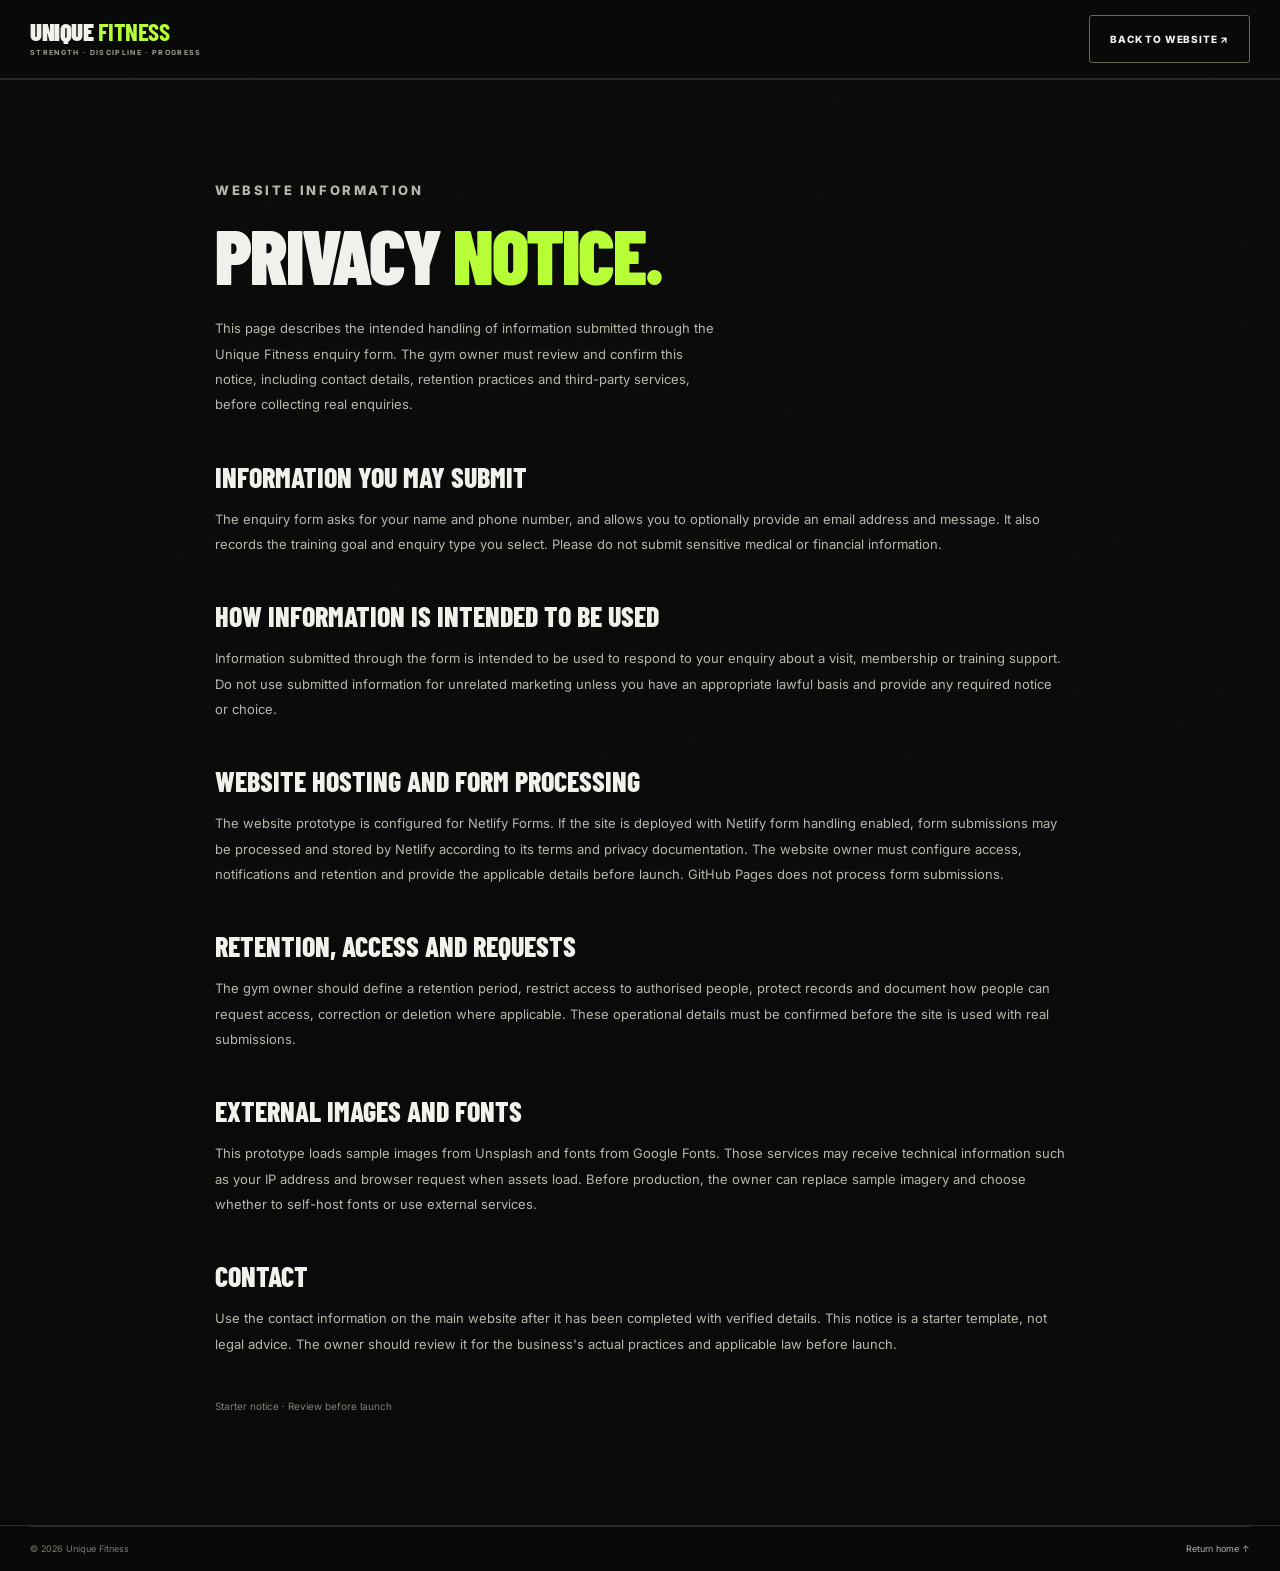
==== privacy.html @ cbfb7663 "Build production-ready Unique Fitness website foundation" ====
<!doctype html><html lang="en"><head><meta charset="utf-8"><meta name="viewport" content="width=device-width, initial-scale=1"><meta name="theme-color" content="#090a09"><title>Privacy notice — Unique Fitness</title><meta name="description" content="Privacy notice for Unique Fitness website enquiries."><meta name="robots" content="index,follow"><link rel="icon" href="favicon.svg" type="image/svg+xml"><link rel="preconnect" href="https://fonts.googleapis.com"><link rel="preconnect" href="https://fonts.gstatic.com" crossorigin><link href="https://fonts.googleapis.com/css2?family=Barlow+Condensed:wght@600;700;800;900&family=Inter:wght@400;500;600;700&display=swap" rel="stylesheet"><link rel="stylesheet" href="styles.css"></head><body><a class="skip-link" href="#main">Skip to content</a><header class="site-header"><div class="container nav-wrap"><a class="brand" href="index.html"><span class="brand-name">UNIQUE <b>FITNESS</b></span><span class="brand-tagline">Strength · Discipline · Progress</span></a><a class="button button-ghost" href="index.html">Back to website ↗</a></div></header><main id="main" class="section"><article class="container legal-copy"><p class="eyebrow">WEBSITE INFORMATION</p><h1 class="display section-title">PRIVACY <span class="accent">NOTICE.</span></h1><p class="body-copy">This page describes the intended handling of information submitted through the Unique Fitness enquiry form. The gym owner must review and confirm this notice, including contact details, retention practices and third-party services, before collecting real enquiries.</p><h2>Information you may submit</h2><p>The enquiry form asks for your name and phone number, and allows you to optionally provide an email address and message. It also records the training goal and enquiry type you select. Please do not submit sensitive medical or financial information.</p><h2>How information is intended to be used</h2><p>Information submitted through the form is intended to be used to respond to your enquiry about a visit, membership or training support. Do not use submitted information for unrelated marketing unless you have an appropriate lawful basis and provide any required notice or choice.</p><h2>Website hosting and form processing</h2><p>The website prototype is configured for Netlify Forms. If the site is deployed with Netlify form handling enabled, form submissions may be processed and stored by Netlify according to its terms and privacy documentation. The website owner must configure access, notifications and retention and provide the applicable details before launch. GitHub Pages does not process form submissions.</p><h2>Retention, access and requests</h2><p>The gym owner should define a retention period, restrict access to authorised people, protect records and document how people can request access, correction or deletion where applicable. These operational details must be confirmed before the site is used with real submissions.</p><h2>External images and fonts</h2><p>This prototype loads sample images from Unsplash and fonts from Google Fonts. Those services may receive technical information such as your IP address and browser request when assets load. Before production, the owner can replace sample imagery and choose whether to self-host fonts or use external services.</p><h2>Contact</h2><p>Use the contact information on the main website after it has been completed with verified details. This notice is a starter template, not legal advice. The owner should review it for the business's actual practices and applicable law before launch.</p><p class="legal-updated">Starter notice · Review before launch</p></article></main><footer class="site-footer"><div class="container footer-bottom"><span>© <span id="current-year"></span> Unique Fitness</span><a href="index.html">Return home ↑</a></div></footer><script src="site-config.js"></script><script src="script.js" defer></script></body></html>
---- styles.css ----
:root{color-scheme:dark;--bg:#090a09;--surface:#111310;--surface2:#191c17;--line:#30342c;--lime:#b7ff35;--lime-soft:#d2ff8b;--text:#f1f2ec;--muted:#a5aa9e;--subtle:#71786c;--display:"Barlow Condensed",Impact,sans-serif;--body:Inter,Arial,sans-serif;--container:1220px;--radius:3px;--ease:cubic-bezier(.2,.75,.2,1)}*{box-sizing:border-box}html{scroll-behavior:smooth;scroll-padding-top:88px}body{margin:0;background:var(--bg);color:var(--text);font-family:var(--body);font-size:15px;line-height:1.6;-webkit-font-smoothing:antialiased}body:after{content:"";position:fixed;inset:0;z-index:50;pointer-events:none;opacity:.045;background-image:url("data:image/svg+xml,%3Csvg viewBox='0 0 180 180' xmlns='http://www.w3.org/2000/svg'%3E%3Cfilter id='noise'%3E%3CfeTurbulence type='fractalNoise' baseFrequency='.8' numOctaves='3' stitchTiles='stitch'/%3E%3C/filter%3E%3Crect width='100%25' height='100%25' filter='url(%23noise)' opacity='.5'/%3E%3C/svg%3E")}a{color:inherit;text-decoration:none}button,input,select,textarea{font:inherit}button,a{-webkit-tap-highlight-color:transparent}img{display:block;max-width:100%}button:focus-visible,a:focus-visible,input:focus-visible,select:focus-visible,textarea:focus-visible,summary:focus-visible{outline:2px solid var(--lime);outline-offset:4px}::selection{color:#080a06;background:var(--lime)}.container{width:min(var(--container),calc(100% - 56px));margin-inline:auto}.skip-link{position:fixed;z-index:200;top:10px;left:10px;padding:12px 16px;transform:translateY(-150%);background:var(--lime);color:#080a06;font-weight:800}.skip-link:focus{transform:translateY(0)}.display{font-family:var(--display);font-weight:900;letter-spacing:-.028em;line-height:.91;text-transform:uppercase;margin:0}.accent{color:var(--lime)}.eyebrow{margin:0 0 17px;color:var(--lime);font-size:10px;line-height:1.5;font-weight:800;letter-spacing:.2em;text-transform:uppercase}.status-dot{display:inline-block;width:7px;height:7px;background:var(--lime);border-radius:50%;margin-right:8px;box-shadow:0 0 14px #b7ff3588}.body-copy{max-width:500px;color:#b6baaf;font-size:13px;line-height:1.9;margin:22px 0 0}.section{padding:98px 0;border-top:1px solid #242720}.section-title{font-size:clamp(54px,6vw,82px)}.button{min-height:48px;display:inline-flex;align-items:center;justify-content:center;gap:18px;padding:0 20px;border:1px solid var(--line);border-radius:var(--radius);background:transparent;color:var(--text);font-size:10px;font-weight:800;letter-spacing:.08em;text-transform:uppercase;cursor:pointer;transition:background .22s,border-color .22s,transform .22s,color .22s}.button:hover{transform:translateY(-2px);border-color:var(--lime)}.button-primary{background:var(--lime);border-color:var(--lime);color:#0b0d08}.button-primary:hover{background:var(--lime-soft);border-color:var(--lime-soft)}.button-ghost{background:#090a09aa;border-color:#64695e}.text-link{display:inline-flex;gap:18px;align-items:center;margin-top:26px;padding-bottom:9px;border-bottom:1px solid #656d58;font-size:10px;font-weight:800;letter-spacing:.1em;text-transform:uppercase;transition:color .2s,border-color .2s}.text-link span{color:var(--lime);font-size:16px}.text-link:hover{color:var(--lime);border-color:var(--lime)}.site-header{position:sticky;top:0;z-index:100;background:#090a09ed;border-bottom:1px solid #292c26;backdrop-filter:blur(16px)}.nav-wrap{display:flex;min-height:78px;align-items:center;justify-content:space-between;gap:24px}.brand{display:inline-flex;flex-direction:column;gap:4px;white-space:nowrap}.brand-name{font:900 25px/.95 var(--display);letter-spacing:-.02em}.brand-name b{color:var(--lime)}.brand-tagline{font-size:7px;font-weight:700;letter-spacing:.19em;text-transform:uppercase;color:#9ba093}.primary-nav{display:flex;align-items:center;gap:clamp(14px,2.1vw,29px)}.nav-link{position:relative;padding:11px 0;color:#c4c8be;font-size:10px;font-weight:700;transition:color .2s}.nav-link:after{content:"";position:absolute;left:0;bottom:3px;width:100%;height:2px;background:var(--lime);transform:scaleX(0);transform-origin:left;transition:transform .2s}.nav-link:hover,.nav-link.active{color:var(--lime)}.nav-link.active:after,.nav-link:hover:after{transform:scaleX(1)}.header-cta{min-height:42px;padding-inline:14px;font-size:9px}.menu-toggle{display:none;width:44px;height:44px;border:1px solid var(--line);background:transparent;align-items:center;justify-content:center;flex-direction:column;gap:5px;color:var(--text)}.menu-toggle span{height:2px;width:18px;background:currentColor;transition:transform .2s}.menu-toggle[aria-expanded=true] span:first-child{transform:translateY(3.5px) rotate(45deg)}.menu-toggle[aria-expanded=true] span:last-child{transform:translateY(-3.5px) rotate(-45deg)}.hero{isolation:isolate;position:relative;display:flex;align-items:center;min-height:min(790px,calc(100svh - 78px));overflow:hidden;border-bottom:1px solid #242720;background:#080a08}.hero-image,.hero-shade{position:absolute;inset:0;width:100%;height:100%}.hero-image{z-index:-3;object-fit:cover;object-position:center 43%;filter:grayscale(.72) brightness(.68);animation:hero-reveal 1.2s var(--ease) both}.hero-shade{z-index:-2;background:linear-gradient(90deg,#080a08 0%,#080a08f2 25%,#080a08a6 54%,#080a0840 100%),linear-gradient(0deg,#090a09 0%,transparent 30%,#080a0840 100%)}.hero-gridline{position:absolute;z-index:-1;top:0;bottom:0;right:13%;width:1px;background:#ffffff12}.hero-gridline:after{content:"";position:absolute;top:19%;left:-1px;height:100px;width:3px;background:var(--lime);box-shadow:0 0 28px #b7ff3588}.hero-content{position:relative;padding-top:95px;padding-bottom:92px}.hero-title{font-size:clamp(76px,10.2vw,142px);line-height:.84;max-width:1000px;margin:28px 0 24px;animation:content-reveal .8s .1s var(--ease) both}.hero-copy{max-width:430px;color:#c6c9c0;font-size:14px;line-height:1.85;margin:0}.hero-actions{display:flex;align-items:center;gap:12px;flex-wrap:wrap;margin-top:30px}.hero-proof{display:flex;gap:clamp(22px,4vw,55px);margin-top:64px;flex-wrap:wrap}.hero-proof div{display:flex;flex-direction:column;gap:5px;padding-left:12px;border-left:2px solid var(--lime)}.hero-proof strong{font:800 17px/1 var(--display);letter-spacing:.08em}.hero-proof span{font-size:9px;color:#9fa498}.hero-side-link{position:absolute;right:3.5%;top:36%;display:flex;align-items:center;gap:13px;writing-mode:vertical-rl;color:#e2e5dc;font-size:9px;letter-spacing:.18em;font-weight:800}.hero-side-link span:first-child{color:var(--lime);font:900 24px var(--display)}.hero-side-link i{display:block;width:1px;height:58px;background:var(--lime)}.scroll-cue{position:absolute;bottom:24px;left:max(28px,calc((100% - var(--container))/2));display:flex;align-items:center;gap:10px;font-size:8px;letter-spacing:.18em;color:#9fa397;font-weight:700}.scroll-cue span{height:28px;width:1px;background:var(--lime);transform-origin:top;animation:scroll-line 1.7s ease-in-out infinite}.ticker{overflow:hidden;background:var(--lime);color:#0a0c07;border-block:1px solid var(--lime)}.ticker-track{display:flex;align-items:center;gap:32px;min-width:max-content;padding:12px 0;animation:ticker 28s linear infinite}.ticker-track span{font:900 16px var(--display);letter-spacing:.07em}.ticker-track b{margin-left:30px;font-size:12px}.ticker:hover .ticker-track{animation-play-state:paused}.intro-layout{display:grid;grid-template-columns:.9fr 1.1fr;align-items:center;gap:70px}.section-lead .body-copy{max-width:430px}.feature-grid{display:grid;grid-template-columns:repeat(3,1fr);gap:10px}.feature-card{position:relative;min-height:230px;padding:25px 18px;border:1px solid var(--line);background:linear-gradient(145deg,#171a15,#0c0e0c);transition:transform .25s,border-color .25s}.feature-card:hover{transform:translateY(-5px);border-color:#78913e}.feature-number{position:absolute;right:15px;top:15px;color:#5a6253;font-size:9px;letter-spacing:.15em}.feature-icon{display:block;color:var(--lime);font:500 36px var(--display);line-height:1}.feature-card h3{margin:32px 0 9px;font:800 23px/1 var(--display);text-transform:uppercase}.feature-card p{margin:0;color:#a6ac9f;font-size:10px;line-height:1.8}.facility-section{background:linear-gradient(180deg,#0b0d0a,#090a09)}.facility-heading,.section-heading-row{display:flex;justify-content:space-between;align-items:end;gap:45px;margin-bottom:33px}.facility-heading .body-copy,.section-heading-row .body-copy{max-width:400px;margin:0 0 5px}.facility-grid{display:grid;grid-template-columns:1.25fr 1fr 1fr;gap:13px}.facility-card{position:relative;overflow:hidden;min-height:340px;margin:0;background:#161914;border:1px solid #2b3027}.facility-card:after{content:"";position:absolute;inset:30% 0 0;background:linear-gradient(0deg,#080a08ed,transparent)}.facility-card img{position:absolute;width:100%;height:100%;inset:0;object-fit:cover;filter:grayscale(.7) brightness(.76);transition:transform .65s var(--ease),filter .4s}.facility-card:hover img{transform:scale(1.055);filter:grayscale(.2) brightness(.9)}.facility-card figcaption{position:absolute;z-index:1;left:20px;right:18px;bottom:20px;display:flex;align-items:center;gap:13px}.tag-index{font:700 24px var(--display);color:var(--lime)}.facility-card figcaption b,.facility-card figcaption small{display:block}.facility-card figcaption b{font:800 20px/1.2 var(--display);text-transform:uppercase}.facility-card figcaption small{margin-top:4px;font-size:9px;color:#b4b8ae}.plus{margin-left:auto;display:grid;place-items:center;width:33px;height:33px;border:1px solid #87946c;border-radius:50%;color:var(--lime)}.image-disclaimer{margin:15px 0 0;color:#757c70;font-size:10px}.programs-section{background:#0c0e0b}.program-grid{display:grid;grid-template-columns:repeat(4,1fr);gap:11px}.program-card{position:relative;display:flex;min-height:210px;flex-direction:column;align-items:flex-start;padding:22px;text-align:left;background:linear-gradient(150deg,#181b16,#0b0d0b);border:1px solid var(--line);color:var(--text);cursor:pointer;transition:transform .25s,border-color .25s,background .25s}.program-card:hover,.program-card.is-selected{transform:translateY(-4px);border-color:var(--lime);background:linear-gradient(150deg,#1b2413,#0b0d0b)}.program-symbol{color:var(--lime);font:500 35px var(--display);line-height:1}.program-count{margin-top:20px;color:#818879;font-size:8px;font-weight:800;letter-spacing:.16em}.program-card strong{margin-top:10px;font:800 25px/.98 var(--display);text-transform:uppercase}.program-arrow{display:grid;place-items:center;width:28px;height:28px;margin-top:auto;padding-top:8px;color:var(--lime);font-size:17px}.program-detail{display:grid;grid-template-columns:1fr 1.1fr auto;align-items:center;gap:35px;margin-top:22px;padding:29px;background:#10130e;border:1px solid #363c30}.program-detail .eyebrow{margin-bottom:12px;font-size:8px}.program-detail h3{font-size:clamp(31px,3vw,44px)}.program-detail .body-copy{margin:0;font-size:12px}.program-detail .button{white-space:nowrap}.coach-grid{display:grid;grid-template-columns:repeat(3,1fr);gap:15px}.coach-card{border:1px solid var(--line);background:#11130f;transition:border-color .25s,transform .25s}.coach-card:hover{border-color:#78913e;transform:translateY(-4px)}.coach-photo{position:relative;aspect-ratio:4/4.5;overflow:hidden;background:#1a1d17}.coach-photo:after{content:"";position:absolute;inset:40% 0 0;background:linear-gradient(0deg,#090a09b5,transparent)}.coach-photo img{width:100%;height:100%;object-fit:cover;filter:grayscale(.55) brightness(.8);transition:filter .4s,transform .6s}.coach-card:hover .coach-photo img{filter:grayscale(.15) brightness(.9);transform:scale(1.035)}.coach-photo>span{position:absolute;z-index:1;left:16px;bottom:13px;font-size:8px;font-weight:800;letter-spacing:.18em;color:var(--lime)}.coach-meta{display:flex;justify-content:space-between;align-items:center;gap:15px;padding:18px;border-top:2px solid var(--lime)}.coach-meta h3{margin:0;font:800 23px/1 var(--display);text-transform:uppercase}.coach-meta p{margin:7px 0 0;color:#a4aa9d;font-size:10px;line-height:1.6}.coach-mark{color:var(--lime);font-size:19px}.membership-section{background:linear-gradient(180deg,#0c0e0b,#090a09)}.membership-layout{display:grid;grid-template-columns:.78fr 1.52fr;gap:60px;align-items:start}.membership-intro .body-copy{max-width:390px}.membership-note{display:flex;gap:11px;align-items:center;margin-top:28px;padding:14px;border:1px solid var(--line);color:#b4baac;font-size:10px}.membership-note span{color:var(--lime);font-size:17px}.membership-options{display:grid;grid-template-columns:repeat(3,1fr);gap:10px}.membership-card{padding:23px 17px;border:1px solid var(--line);background:#11130f}.membership-card.membership-featured{border-color:var(--lime);background:linear-gradient(180deg,#1a2213,#10120f);box-shadow:0 0 32px #b7ff350a}.membership-top{display:flex;align-items:center;justify-content:space-between;gap:7px;color:#8b9284;font-size:8px;font-weight:800;letter-spacing:.13em}.membership-line{display:block;flex:1;height:1px;background:#3a4033}.membership-badge{display:block;padding:6px 7px;background:var(--lime);color:#10130b;font-size:7px;letter-spacing:.03em;white-space:nowrap}.membership-card h3{margin:27px 0 12px;font:900 32px/1 var(--display);text-transform:uppercase}.membership-card>p{min-height:74px;margin:0;color:#a8aea1;font-size:10px;line-height:1.8}.membership-card ul{list-style:none;padding:0;margin:24px 0;display:grid;gap:13px;color:#d4d7cf;font-size:9px}.membership-card li:before{content:"✓";color:var(--lime);margin-right:8px}.membership-card .text-link{gap:10px;font-size:8px;margin-top:3px}.membership-card .button{width:100%;padding:0 9px;font-size:8px}.faq-layout{display:grid;grid-template-columns:.8fr 1.2fr;gap:90px}.faq-list{border-top:1px solid var(--line)}.faq-item{border-bottom:1px solid var(--line)}.faq-item summary{position:relative;list-style:none;cursor:pointer;padding:22px 45px 22px 0;font:800 22px/1.2 var(--display);text-transform:uppercase}.faq-item summary::-webkit-details-marker{display:none}.faq-item summary:after{content:"+";position:absolute;right:0;top:16px;color:var(--lime);font:500 28px var(--display)}.faq-item[open] summary:after{content:"−"}.faq-item p{margin:0;padding:0 35px 23px 0;color:#adb2a7;font-size:12px;line-height:1.9}.contact-section{position:relative;isolation:isolate;overflow:hidden;padding:100px 0;background:#090a09}.contact-image-wrap,.contact-overlay{position:absolute;inset:0;z-index:-2}.contact-image-wrap img{width:100%;height:100%;object-fit:cover;object-position:center;filter:grayscale(.9) brightness(.45)}.contact-overlay{z-index:-1;background:linear-gradient(90deg,#090a09f5 0%,#090a09dc 52%,#090a09e8 100%),linear-gradient(0deg,#090a09 0%,transparent 30%)}.contact-layout{display:grid;grid-template-columns:1fr .82fr;gap:80px;align-items:start}.contact-copy{padding-top:13px}.contact-title{font-size:clamp(58px,7vw,94px)}.contact-details{display:grid;gap:20px;margin-top:45px}.contact-detail{display:flex;gap:13px;align-items:flex-start}.detail-icon{display:grid;place-items:center;flex:none;width:38px;height:38px;border:1px solid #4b563a;color:var(--lime);font-size:18px}.contact-detail strong,.contact-detail span:not(.detail-icon){display:block}.contact-detail strong{font-size:10px;letter-spacing:.1em;text-transform:uppercase}.contact-detail div>span{margin-top:5px;color:#aeb4a6;font-size:11px;line-height:1.75}.contact-detail a{color:var(--lime);text-decoration:underline;text-underline-offset:3px}.enquiry-panel{padding:30px;background:#0d0f0cf5;border:1px solid #424a37;box-shadow:0 25px 100px #0007}.panel-heading h3{font-size:42px}.panel-heading>p:last-child{margin:14px 0 0;color:#a8ada2;font-size:11px}.panel-heading .eyebrow{margin-bottom:10px}.enquiry-form{margin-top:22px}.form-row{display:grid;grid-template-columns:1fr 1fr;gap:12px}.field{display:flex;flex-direction:column;gap:7px;margin-bottom:15px}.field label{color:#d9dcd4;font-size:10px;font-weight:700}.field label span{color:var(--lime)}.field label .optional{color:#8b9284;font-weight:400}.field input,.field select,.field textarea{width:100%;min-width:0;border:1px solid #34392f;border-radius:0;padding:12px;background:#080a08;color:var(--text);font-size:11px;transition:border-color .2s}.field input::placeholder,.field textarea::placeholder{color:#72796c}.field input:focus,.field select:focus,.field textarea:focus{border-color:var(--lime);outline:0}.field textarea{resize:vertical;min-height:88px}.consent{display:flex;align-items:flex-start;gap:9px;color:#aeb3a8;font-size:10px;line-height:1.7}.consent input{accent-color:var(--lime);margin-top:3px;flex:none}.consent a{color:var(--lime);text-decoration:underline;text-underline-offset:2px}.submit-button{width:100%;margin-top:19px}.form-footnote{font-size:9px;line-height:1.7;color:#7f8778}.form-status{font-size:11px;color:var(--lime)}.hidden-field{display:none!important}.site-footer{background:#080908;border-top:1px solid #292d25}.footer-main{display:flex;justify-content:space-between;align-items:center;gap:28px;padding:30px 0}.footer-mantra{font:800 15px var(--display);letter-spacing:.12em;color:#b5baae}.footer-nav{display:flex;gap:18px;flex-wrap:wrap;color:#a8ada1;font-size:10px}.footer-nav a:hover,.footer-bottom a:hover{color:var(--lime)}.footer-bottom{display:flex;justify-content:space-between;align-items:center;gap:20px;flex-wrap:wrap;border-top:1px solid #23261f;padding:15px 0;color:#777e71;font-size:9px}.footer-bottom a{color:#adb2a8}.legal-copy{max-width:850px}.legal-copy h1{margin-bottom:26px}.legal-copy h2{margin:42px 0 8px;font:800 28px var(--display);text-transform:uppercase}.legal-copy p{color:#b3b9ac;font-size:13px;line-height:1.95}.legal-copy .legal-updated{margin-top:40px;color:#7d8476;font-size:10px}.thanks-page{min-height:100svh;display:grid;place-items:center;padding:24px;background:radial-gradient(ellipse at 75% 35%,#243016 0%,#090a09 52%)}.thanks-card{width:min(720px,100%);padding:clamp(28px,7vw,70px);border:1px solid #3a4430;background:#0b0d0bf2}.thanks-card .brand{margin-bottom:80px}.thanks-card .eyebrow{margin-top:0}.thanks-card h1{font-size:clamp(55px,10vw,100px);margin:22px 0}.thanks-card .body-copy{margin-bottom:30px}@keyframes ticker{to{transform:translateX(-50%)}}@keyframes scroll-line{0%,100%{transform:scaleY(.45);opacity:.45}50%{transform:scaleY(1);opacity:1}}@keyframes hero-reveal{from{transform:scale(1.04);opacity:.45}to{transform:scale(1);opacity:1}}@keyframes content-reveal{from{opacity:0;transform:translateY(18px)}to{opacity:1;transform:translateY(0)}}@media(max-width:1100px){.primary-nav{gap:15px}.header-cta{display:none}.intro-layout{gap:35px}.feature-card{padding:20px 14px}.facility-card{min-height:300px}.program-detail{grid-template-columns:.9fr 1fr;gap:20px}.program-detail .button{grid-column:2}.membership-layout{grid-template-columns:1fr;gap:35px}.membership-intro .body-copy{max-width:570px}.membership-options{max-width:900px}.contact-layout{gap:35px}.enquiry-panel{padding:24px}.faq-layout{gap:45px}}@media(max-width:760px){.container{width:min(calc(100% - 36px),var(--container))}.section{padding:72px 0}.nav-wrap{min-height:68px}.brand-name{font-size:24px}.menu-toggle{display:flex;margin-left:auto}.primary-nav{position:absolute;top:68px;left:0;right:0;display:none;flex-direction:column;align-items:stretch;gap:0;padding:12px 22px 20px;background:#090a09f9;border-bottom:1px solid #33382e;box-shadow:0 20px 30px #0006}.primary-nav.is-open{display:flex}.nav-link{padding:14px 0;border-bottom:1px solid #20241d}.nav-link:after{display:none}.hero{min-height:min(780px,calc(100svh - 68px))}.hero-image{object-position:59% center}.hero-shade{background:linear-gradient(90deg,#080a08f2 0%,#080a08d4 54%,#080a0885 100%),linear-gradient(0deg,#090a09 0%,transparent 45%)}.hero-gridline,.hero-side-link{display:none}.hero-content{padding-top:80px;padding-bottom:95px}.hero-title{font-size:clamp(66px,12vw,100px);margin:24px 0}.hero-copy{max-width:380px;font-size:13px}.hero-proof{gap:18px 25px;margin-top:45px}.hero-proof div{min-width:95px}.hero-proof strong{font-size:15px}.scroll-cue{left:18px;bottom:18px}.intro-layout,.faq-layout{grid-template-columns:1fr;gap:38px}.feature-grid{grid-template-columns:repeat(3,1fr)}.feature-card{min-height:195px;padding:17px 12px}.feature-card h3{font-size:20px;margin-top:28px}.facility-heading,.section-heading-row{align-items:start;flex-direction:column;gap:15px}.facility-heading .body-copy,.section-heading-row .body-copy{max-width:550px}.facility-grid{grid-template-columns:1fr 1fr}.facility-card{min-height:280px}.facility-card:first-child{grid-column:1/-1;min-height:320px}.facility-card figcaption{left:14px;right:12px;bottom:14px;gap:9px}.facility-card figcaption b{font-size:18px}.facility-card figcaption small{font-size:8px}.tag-index{font-size:21px}.plus{width:28px;height:28px}.program-grid{grid-template-columns:repeat(2,1fr)}.program-card{min-height:185px;padding:18px}.program-card strong{font-size:23px}.program-detail{grid-template-columns:1fr;gap:16px;padding:23px}.program-detail .button{grid-column:auto;justify-self:start}.coach-grid{gap:10px}.coach-meta{padding:13px;gap:9px}.coach-meta h3{font-size:20px}.coach-meta p{font-size:9px}.membership-options{grid-template-columns:1fr;max-width:none}.membership-card{padding:23px}.membership-card h3{margin-top:18px}.membership-card>p{min-height:0}.membership-card ul{margin:18px 0}.membership-card .text-link{margin-top:5px}.faq-layout{gap:22px}.faq-item summary{font-size:21px}.contact-layout{grid-template-columns:1fr;gap:40px}.contact-section{padding:72px 0}.contact-title{font-size:clamp(57px,11vw,78px)}.contact-details{margin-top:30px}.enquiry-panel{max-width:620px;width:100%;padding:24px}.footer-main{flex-wrap:wrap;align-items:flex-start}.footer-mantra{order:3;width:100%;margin:0}.footer-nav{gap:14px}.footer-bottom{align-items:flex-start;flex-direction:column;gap:9px}}@media(max-width:450px){.container{width:calc(100% - 30px)}.hero-title{font-size:clamp(58px,13.5vw,72px)}.hero-proof{gap:16px 15px}.hero-proof div{min-width:90px}.feature-grid{grid-template-columns:1fr}.feature-card{min-height:0;padding:20px}.feature-card h3{margin-top:18px}.feature-card p{max-width:300px}.facility-grid{grid-template-columns:1fr}.facility-card,.facility-card:first-child{grid-column:auto;min-height:255px}.facility-card:first-child{min-height:300px}.program-card{min-height:175px;padding:15px}.program-card strong{font-size:20px}.program-count{font-size:7px}.form-row{grid-template-columns:1fr;gap:0}.enquiry-panel{padding:20px}.panel-heading h3{font-size:38px}.footer-nav{gap:12px;font-size:9px}.ticker-track span{font-size:14px}}@media(prefers-reduced-motion:reduce){*,*::before,*::after{scroll-behavior:auto!important;animation-duration:.01ms!important;animation-iteration-count:1!important;transition-duration:.01ms!important}.reveal{opacity:1;transform:none}.ticker-track,.hero-image{animation:none}}
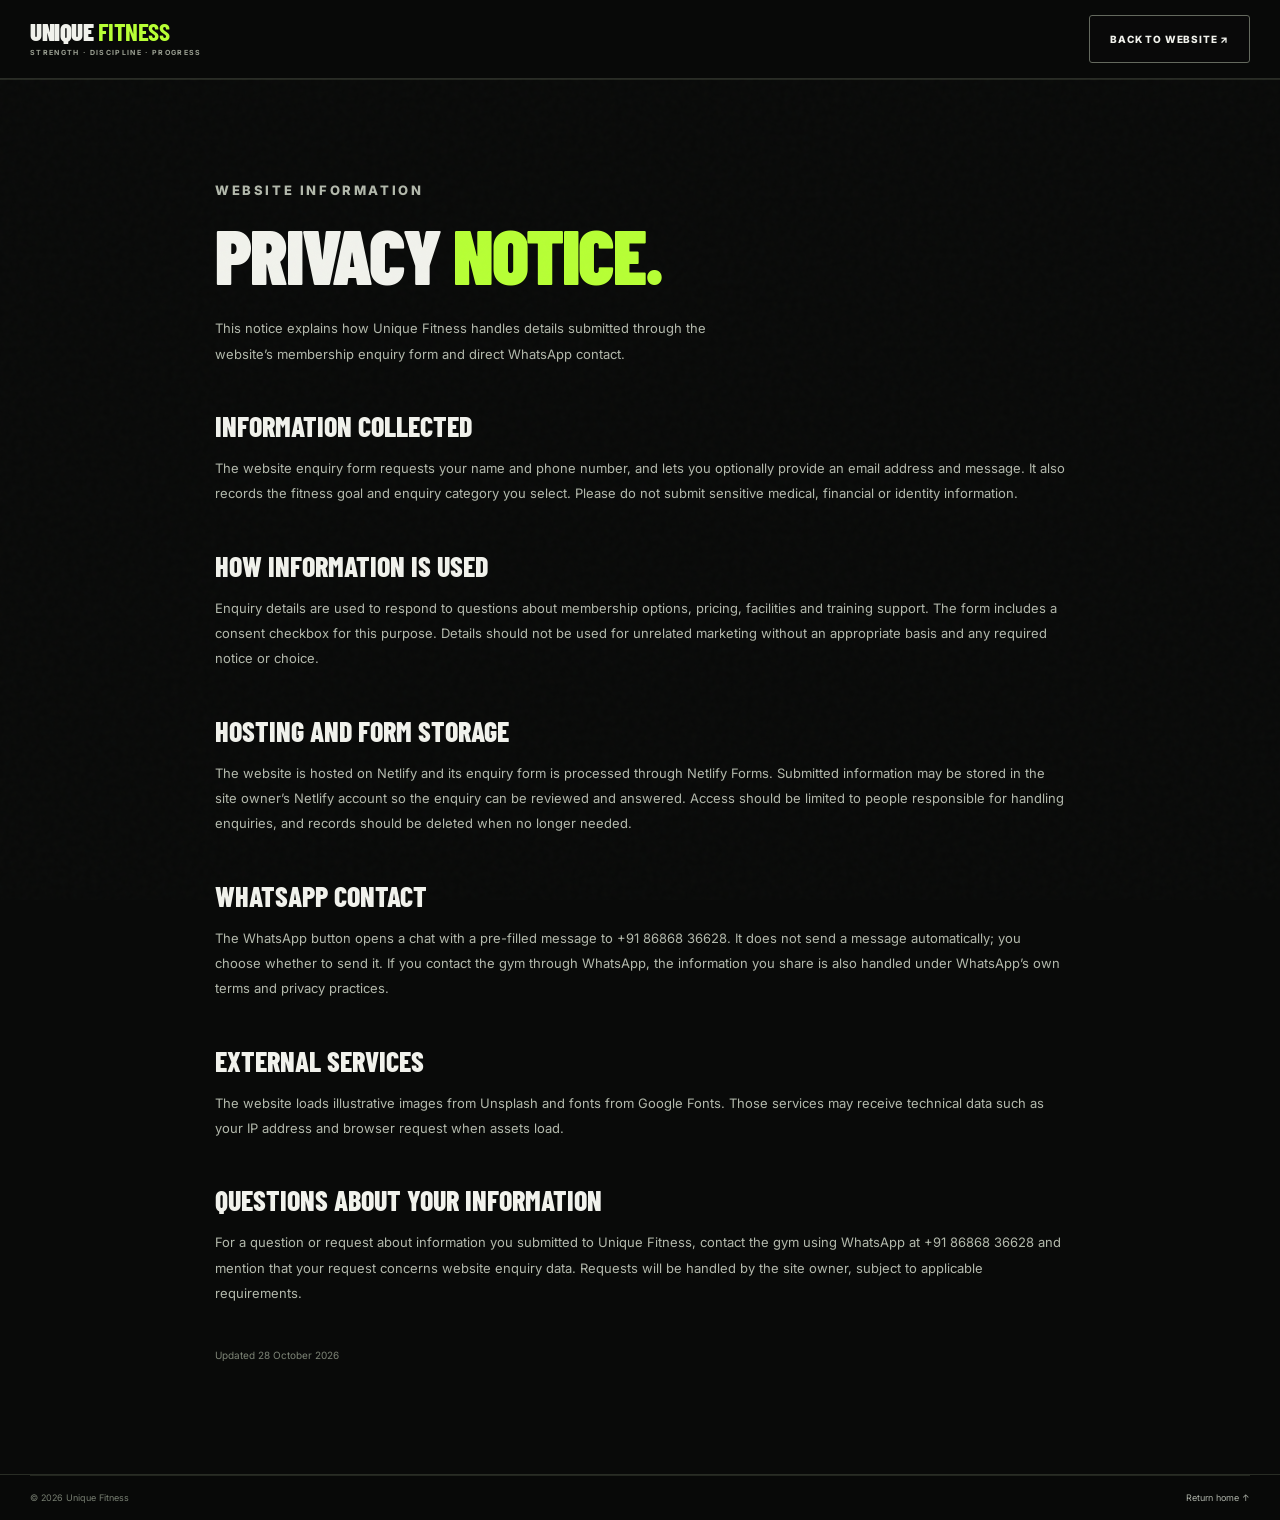
==== commit aea3f063: "Publish a practical Unique Fitness privacy notice" ====
--- a/privacy.html
+++ b/privacy.html
@@ -1 +1 @@
-<!doctype html><html lang="en"><head><meta charset="utf-8"><meta name="viewport" content="width=device-width, initial-scale=1"><meta name="theme-color" content="#090a09"><title>Privacy notice — Unique Fitness</title><meta name="description" content="Privacy notice for Unique Fitness website enquiries."><meta name="robots" content="index,follow"><link rel="icon" href="favicon.svg" type="image/svg+xml"><link rel="preconnect" href="https://fonts.googleapis.com"><link rel="preconnect" href="https://fonts.gstatic.com" crossorigin><link href="https://fonts.googleapis.com/css2?family=Barlow+Condensed:wght@600;700;800;900&family=Inter:wght@400;500;600;700&display=swap" rel="stylesheet"><link rel="stylesheet" href="styles.css"></head><body><a class="skip-link" href="#main">Skip to content</a><header class="site-header"><div class="container nav-wrap"><a class="brand" href="index.html"><span class="brand-name">UNIQUE <b>FITNESS</b></span><span class="brand-tagline">Strength · Discipline · Progress</span></a><a class="button button-ghost" href="index.html">Back to website ↗</a></div></header><main id="main" class="section"><article class="container legal-copy"><p class="eyebrow">WEBSITE INFORMATION</p><h1 class="display section-title">PRIVACY <span class="accent">NOTICE.</span></h1><p class="body-copy">This page describes the intended handling of information submitted through the Unique Fitness enquiry form. The gym owner must review and confirm this notice, including contact details, retention practices and third-party services, before collecting real enquiries.</p><h2>Information you may submit</h2><p>The enquiry form asks for your name and phone number, and allows you to optionally provide an email address and message. It also records the training goal and enquiry type you select. Please do not submit sensitive medical or financial information.</p><h2>How information is intended to be used</h2><p>Information submitted through the form is intended to be used to respond to your enquiry about a visit, membership or training support. Do not use submitted information for unrelated marketing unless you have an appropriate lawful basis and provide any required notice or choice.</p><h2>Website hosting and form processing</h2><p>The website prototype is configured for Netlify Forms. If the site is deployed with Netlify form handling enabled, form submissions may be processed and stored by Netlify according to its terms and privacy documentation. The website owner must configure access, notifications and retention and provide the applicable details before launch. GitHub Pages does not process form submissions.</p><h2>Retention, access and requests</h2><p>The gym owner should define a retention period, restrict access to authorised people, protect records and document how people can request access, correction or deletion where applicable. These operational details must be confirmed before the site is used with real submissions.</p><h2>External images and fonts</h2><p>This prototype loads sample images from Unsplash and fonts from Google Fonts. Those services may receive technical information such as your IP address and browser request when assets load. Before production, the owner can replace sample imagery and choose whether to self-host fonts or use external services.</p><h2>Contact</h2><p>Use the contact information on the main website after it has been completed with verified details. This notice is a starter template, not legal advice. The owner should review it for the business's actual practices and applicable law before launch.</p><p class="legal-updated">Starter notice · Review before launch</p></article></main><footer class="site-footer"><div class="container footer-bottom"><span>© <span id="current-year"></span> Unique Fitness</span><a href="index.html">Return home ↑</a></div></footer><script src="site-config.js"></script><script src="script.js" defer></script></body></html>+<!doctype html><html lang="en"><head><meta charset="utf-8"><meta name="viewport" content="width=device-width, initial-scale=1"><meta name="theme-color" content="#090a09"><title>Privacy notice — Unique Fitness</title><meta name="description" content="Privacy notice for Unique Fitness website enquiries."><meta name="robots" content="index,follow"><link rel="icon" href="favicon.svg" type="image/svg+xml"><link rel="preconnect" href="https://fonts.googleapis.com"><link rel="preconnect" href="https://fonts.gstatic.com" crossorigin><link href="https://fonts.googleapis.com/css2?family=Barlow+Condensed:wght@600;700;800;900&family=Inter:wght@400;500;600;700&display=swap" rel="stylesheet"><link rel="stylesheet" href="styles.css"></head><body><a class="skip-link" href="#main">Skip to content</a><header class="site-header"><div class="container nav-wrap"><a class="brand" href="index.html"><span class="brand-name">UNIQUE <b>FITNESS</b></span><span class="brand-tagline">Strength · Discipline · Progress</span></a><a class="button button-ghost" href="index.html">Back to website ↗</a></div></header><main id="main" class="section"><article class="container legal-copy"><p class="eyebrow">WEBSITE INFORMATION</p><h1 class="display section-title">PRIVACY <span class="accent">NOTICE.</span></h1><p class="body-copy">This notice explains how Unique Fitness handles details submitted through the website’s membership enquiry form and direct WhatsApp contact.</p><h2>Information collected</h2><p>The website enquiry form requests your name and phone number, and lets you optionally provide an email address and message. It also records the fitness goal and enquiry category you select. Please do not submit sensitive medical, financial or identity information.</p><h2>How information is used</h2><p>Enquiry details are used to respond to questions about membership options, pricing, facilities and training support. The form includes a consent checkbox for this purpose. Details should not be used for unrelated marketing without an appropriate basis and any required notice or choice.</p><h2>Hosting and form storage</h2><p>The website is hosted on Netlify and its enquiry form is processed through Netlify Forms. Submitted information may be stored in the site owner’s Netlify account so the enquiry can be reviewed and answered. Access should be limited to people responsible for handling enquiries, and records should be deleted when no longer needed.</p><h2>WhatsApp contact</h2><p>The WhatsApp button opens a chat with a pre-filled message to +91 86868 36628. It does not send a message automatically; you choose whether to send it. If you contact the gym through WhatsApp, the information you share is also handled under WhatsApp’s own terms and privacy practices.</p><h2>External services</h2><p>The website loads illustrative images from Unsplash and fonts from Google Fonts. Those services may receive technical data such as your IP address and browser request when assets load.</p><h2>Questions about your information</h2><p>For a question or request about information you submitted to Unique Fitness, contact the gym using WhatsApp at +91 86868 36628 and mention that your request concerns website enquiry data. Requests will be handled by the site owner, subject to applicable requirements.</p><p class="legal-updated">Updated 28 October 2026</p></article></main><footer class="site-footer"><div class="container footer-bottom"><span>© <span id="current-year"></span> Unique Fitness</span><a href="index.html">Return home ↑</a></div></footer><script src="site-config.js"></script><script src="script.js" defer></script></body></html>
--- a/styles.css
+++ b/styles.css
@@ -1 +1,51 @@
-:root{color-scheme:dark;--bg:#090a09;--surface:#111310;--surface2:#191c17;--line:#30342c;--lime:#b7ff35;--lime-soft:#d2ff8b;--text:#f1f2ec;--muted:#a5aa9e;--subtle:#71786c;--display:"Barlow Condensed",Impact,sans-serif;--body:Inter,Arial,sans-serif;--container:1220px;--radius:3px;--ease:cubic-bezier(.2,.75,.2,1)}*{box-sizing:border-box}html{scroll-behavior:smooth;scroll-padding-top:88px}body{margin:0;background:var(--bg);color:var(--text);font-family:var(--body);font-size:15px;line-height:1.6;-webkit-font-smoothing:antialiased}body:after{content:"";position:fixed;inset:0;z-index:50;pointer-events:none;opacity:.045;background-image:url("data:image/svg+xml,%3Csvg viewBox='0 0 180 180' xmlns='http://www.w3.org/2000/svg'%3E%3Cfilter id='noise'%3E%3CfeTurbulence type='fractalNoise' baseFrequency='.8' numOctaves='3' stitchTiles='stitch'/%3E%3C/filter%3E%3Crect width='100%25' height='100%25' filter='url(%23noise)' opacity='.5'/%3E%3C/svg%3E")}a{color:inherit;text-decoration:none}button,input,select,textarea{font:inherit}button,a{-webkit-tap-highlight-color:transparent}img{display:block;max-width:100%}button:focus-visible,a:focus-visible,input:focus-visible,select:focus-visible,textarea:focus-visible,summary:focus-visible{outline:2px solid var(--lime);outline-offset:4px}::selection{color:#080a06;background:var(--lime)}.container{width:min(var(--container),calc(100% - 56px));margin-inline:auto}.skip-link{position:fixed;z-index:200;top:10px;left:10px;padding:12px 16px;transform:translateY(-150%);background:var(--lime);color:#080a06;font-weight:800}.skip-link:focus{transform:translateY(0)}.display{font-family:var(--display);font-weight:900;letter-spacing:-.028em;line-height:.91;text-transform:uppercase;margin:0}.accent{color:var(--lime)}.eyebrow{margin:0 0 17px;color:var(--lime);font-size:10px;line-height:1.5;font-weight:800;letter-spacing:.2em;text-transform:uppercase}.status-dot{display:inline-block;width:7px;height:7px;background:var(--lime);border-radius:50%;margin-right:8px;box-shadow:0 0 14px #b7ff3588}.body-copy{max-width:500px;color:#b6baaf;font-size:13px;line-height:1.9;margin:22px 0 0}.section{padding:98px 0;border-top:1px solid #242720}.section-title{font-size:clamp(54px,6vw,82px)}.button{min-height:48px;display:inline-flex;align-items:center;justify-content:center;gap:18px;padding:0 20px;border:1px solid var(--line);border-radius:var(--radius);background:transparent;color:var(--text);font-size:10px;font-weight:800;letter-spacing:.08em;text-transform:uppercase;cursor:pointer;transition:background .22s,border-color .22s,transform .22s,color .22s}.button:hover{transform:translateY(-2px);border-color:var(--lime)}.button-primary{background:var(--lime);border-color:var(--lime);color:#0b0d08}.button-primary:hover{background:var(--lime-soft);border-color:var(--lime-soft)}.button-ghost{background:#090a09aa;border-color:#64695e}.text-link{display:inline-flex;gap:18px;align-items:center;margin-top:26px;padding-bottom:9px;border-bottom:1px solid #656d58;font-size:10px;font-weight:800;letter-spacing:.1em;text-transform:uppercase;transition:color .2s,border-color .2s}.text-link span{color:var(--lime);font-size:16px}.text-link:hover{color:var(--lime);border-color:var(--lime)}.site-header{position:sticky;top:0;z-index:100;background:#090a09ed;border-bottom:1px solid #292c26;backdrop-filter:blur(16px)}.nav-wrap{display:flex;min-height:78px;align-items:center;justify-content:space-between;gap:24px}.brand{display:inline-flex;flex-direction:column;gap:4px;white-space:nowrap}.brand-name{font:900 25px/.95 var(--display);letter-spacing:-.02em}.brand-name b{color:var(--lime)}.brand-tagline{font-size:7px;font-weight:700;letter-spacing:.19em;text-transform:uppercase;color:#9ba093}.primary-nav{display:flex;align-items:center;gap:clamp(14px,2.1vw,29px)}.nav-link{position:relative;padding:11px 0;color:#c4c8be;font-size:10px;font-weight:700;transition:color .2s}.nav-link:after{content:"";position:absolute;left:0;bottom:3px;width:100%;height:2px;background:var(--lime);transform:scaleX(0);transform-origin:left;transition:transform .2s}.nav-link:hover,.nav-link.active{color:var(--lime)}.nav-link.active:after,.nav-link:hover:after{transform:scaleX(1)}.header-cta{min-height:42px;padding-inline:14px;font-size:9px}.menu-toggle{display:none;width:44px;height:44px;border:1px solid var(--line);background:transparent;align-items:center;justify-content:center;flex-direction:column;gap:5px;color:var(--text)}.menu-toggle span{height:2px;width:18px;background:currentColor;transition:transform .2s}.menu-toggle[aria-expanded=true] span:first-child{transform:translateY(3.5px) rotate(45deg)}.menu-toggle[aria-expanded=true] span:last-child{transform:translateY(-3.5px) rotate(-45deg)}.hero{isolation:isolate;position:relative;display:flex;align-items:center;min-height:min(790px,calc(100svh - 78px));overflow:hidden;border-bottom:1px solid #242720;background:#080a08}.hero-image,.hero-shade{position:absolute;inset:0;width:100%;height:100%}.hero-image{z-index:-3;object-fit:cover;object-position:center 43%;filter:grayscale(.72) brightness(.68);animation:hero-reveal 1.2s var(--ease) both}.hero-shade{z-index:-2;background:linear-gradient(90deg,#080a08 0%,#080a08f2 25%,#080a08a6 54%,#080a0840 100%),linear-gradient(0deg,#090a09 0%,transparent 30%,#080a0840 100%)}.hero-gridline{position:absolute;z-index:-1;top:0;bottom:0;right:13%;width:1px;background:#ffffff12}.hero-gridline:after{content:"";position:absolute;top:19%;left:-1px;height:100px;width:3px;background:var(--lime);box-shadow:0 0 28px #b7ff3588}.hero-content{position:relative;padding-top:95px;padding-bottom:92px}.hero-title{font-size:clamp(76px,10.2vw,142px);line-height:.84;max-width:1000px;margin:28px 0 24px;animation:content-reveal .8s .1s var(--ease) both}.hero-copy{max-width:430px;color:#c6c9c0;font-size:14px;line-height:1.85;margin:0}.hero-actions{display:flex;align-items:center;gap:12px;flex-wrap:wrap;margin-top:30px}.hero-proof{display:flex;gap:clamp(22px,4vw,55px);margin-top:64px;flex-wrap:wrap}.hero-proof div{display:flex;flex-direction:column;gap:5px;padding-left:12px;border-left:2px solid var(--lime)}.hero-proof strong{font:800 17px/1 var(--display);letter-spacing:.08em}.hero-proof span{font-size:9px;color:#9fa498}.hero-side-link{position:absolute;right:3.5%;top:36%;display:flex;align-items:center;gap:13px;writing-mode:vertical-rl;color:#e2e5dc;font-size:9px;letter-spacing:.18em;font-weight:800}.hero-side-link span:first-child{color:var(--lime);font:900 24px var(--display)}.hero-side-link i{display:block;width:1px;height:58px;background:var(--lime)}.scroll-cue{position:absolute;bottom:24px;left:max(28px,calc((100% - var(--container))/2));display:flex;align-items:center;gap:10px;font-size:8px;letter-spacing:.18em;color:#9fa397;font-weight:700}.scroll-cue span{height:28px;width:1px;background:var(--lime);transform-origin:top;animation:scroll-line 1.7s ease-in-out infinite}.ticker{overflow:hidden;background:var(--lime);color:#0a0c07;border-block:1px solid var(--lime)}.ticker-track{display:flex;align-items:center;gap:32px;min-width:max-content;padding:12px 0;animation:ticker 28s linear infinite}.ticker-track span{font:900 16px var(--display);letter-spacing:.07em}.ticker-track b{margin-left:30px;font-size:12px}.ticker:hover .ticker-track{animation-play-state:paused}.intro-layout{display:grid;grid-template-columns:.9fr 1.1fr;align-items:center;gap:70px}.section-lead .body-copy{max-width:430px}.feature-grid{display:grid;grid-template-columns:repeat(3,1fr);gap:10px}.feature-card{position:relative;min-height:230px;padding:25px 18px;border:1px solid var(--line);background:linear-gradient(145deg,#171a15,#0c0e0c);transition:transform .25s,border-color .25s}.feature-card:hover{transform:translateY(-5px);border-color:#78913e}.feature-number{position:absolute;right:15px;top:15px;color:#5a6253;font-size:9px;letter-spacing:.15em}.feature-icon{display:block;color:var(--lime);font:500 36px var(--display);line-height:1}.feature-card h3{margin:32px 0 9px;font:800 23px/1 var(--display);text-transform:uppercase}.feature-card p{margin:0;color:#a6ac9f;font-size:10px;line-height:1.8}.facility-section{background:linear-gradient(180deg,#0b0d0a,#090a09)}.facility-heading,.section-heading-row{display:flex;justify-content:space-between;align-items:end;gap:45px;margin-bottom:33px}.facility-heading .body-copy,.section-heading-row .body-copy{max-width:400px;margin:0 0 5px}.facility-grid{display:grid;grid-template-columns:1.25fr 1fr 1fr;gap:13px}.facility-card{position:relative;overflow:hidden;min-height:340px;margin:0;background:#161914;border:1px solid #2b3027}.facility-card:after{content:"";position:absolute;inset:30% 0 0;background:linear-gradient(0deg,#080a08ed,transparent)}.facility-card img{position:absolute;width:100%;height:100%;inset:0;object-fit:cover;filter:grayscale(.7) brightness(.76);transition:transform .65s var(--ease),filter .4s}.facility-card:hover img{transform:scale(1.055);filter:grayscale(.2) brightness(.9)}.facility-card figcaption{position:absolute;z-index:1;left:20px;right:18px;bottom:20px;display:flex;align-items:center;gap:13px}.tag-index{font:700 24px var(--display);color:var(--lime)}.facility-card figcaption b,.facility-card figcaption small{display:block}.facility-card figcaption b{font:800 20px/1.2 var(--display);text-transform:uppercase}.facility-card figcaption small{margin-top:4px;font-size:9px;color:#b4b8ae}.plus{margin-left:auto;display:grid;place-items:center;width:33px;height:33px;border:1px solid #87946c;border-radius:50%;color:var(--lime)}.image-disclaimer{margin:15px 0 0;color:#757c70;font-size:10px}.programs-section{background:#0c0e0b}.program-grid{display:grid;grid-template-columns:repeat(4,1fr);gap:11px}.program-card{position:relative;display:flex;min-height:210px;flex-direction:column;align-items:flex-start;padding:22px;text-align:left;background:linear-gradient(150deg,#181b16,#0b0d0b);border:1px solid var(--line);color:var(--text);cursor:pointer;transition:transform .25s,border-color .25s,background .25s}.program-card:hover,.program-card.is-selected{transform:translateY(-4px);border-color:var(--lime);background:linear-gradient(150deg,#1b2413,#0b0d0b)}.program-symbol{color:var(--lime);font:500 35px var(--display);line-height:1}.program-count{margin-top:20px;color:#818879;font-size:8px;font-weight:800;letter-spacing:.16em}.program-card strong{margin-top:10px;font:800 25px/.98 var(--display);text-transform:uppercase}.program-arrow{display:grid;place-items:center;width:28px;height:28px;margin-top:auto;padding-top:8px;color:var(--lime);font-size:17px}.program-detail{display:grid;grid-template-columns:1fr 1.1fr auto;align-items:center;gap:35px;margin-top:22px;padding:29px;background:#10130e;border:1px solid #363c30}.program-detail .eyebrow{margin-bottom:12px;font-size:8px}.program-detail h3{font-size:clamp(31px,3vw,44px)}.program-detail .body-copy{margin:0;font-size:12px}.program-detail .button{white-space:nowrap}.coach-grid{display:grid;grid-template-columns:repeat(3,1fr);gap:15px}.coach-card{border:1px solid var(--line);background:#11130f;transition:border-color .25s,transform .25s}.coach-card:hover{border-color:#78913e;transform:translateY(-4px)}.coach-photo{position:relative;aspect-ratio:4/4.5;overflow:hidden;background:#1a1d17}.coach-photo:after{content:"";position:absolute;inset:40% 0 0;background:linear-gradient(0deg,#090a09b5,transparent)}.coach-photo img{width:100%;height:100%;object-fit:cover;filter:grayscale(.55) brightness(.8);transition:filter .4s,transform .6s}.coach-card:hover .coach-photo img{filter:grayscale(.15) brightness(.9);transform:scale(1.035)}.coach-photo>span{position:absolute;z-index:1;left:16px;bottom:13px;font-size:8px;font-weight:800;letter-spacing:.18em;color:var(--lime)}.coach-meta{display:flex;justify-content:space-between;align-items:center;gap:15px;padding:18px;border-top:2px solid var(--lime)}.coach-meta h3{margin:0;font:800 23px/1 var(--display);text-transform:uppercase}.coach-meta p{margin:7px 0 0;color:#a4aa9d;font-size:10px;line-height:1.6}.coach-mark{color:var(--lime);font-size:19px}.membership-section{background:linear-gradient(180deg,#0c0e0b,#090a09)}.membership-layout{display:grid;grid-template-columns:.78fr 1.52fr;gap:60px;align-items:start}.membership-intro .body-copy{max-width:390px}.membership-note{display:flex;gap:11px;align-items:center;margin-top:28px;padding:14px;border:1px solid var(--line);color:#b4baac;font-size:10px}.membership-note span{color:var(--lime);font-size:17px}.membership-options{display:grid;grid-template-columns:repeat(3,1fr);gap:10px}.membership-card{padding:23px 17px;border:1px solid var(--line);background:#11130f}.membership-card.membership-featured{border-color:var(--lime);background:linear-gradient(180deg,#1a2213,#10120f);box-shadow:0 0 32px #b7ff350a}.membership-top{display:flex;align-items:center;justify-content:space-between;gap:7px;color:#8b9284;font-size:8px;font-weight:800;letter-spacing:.13em}.membership-line{display:block;flex:1;height:1px;background:#3a4033}.membership-badge{display:block;padding:6px 7px;background:var(--lime);color:#10130b;font-size:7px;letter-spacing:.03em;white-space:nowrap}.membership-card h3{margin:27px 0 12px;font:900 32px/1 var(--display);text-transform:uppercase}.membership-card>p{min-height:74px;margin:0;color:#a8aea1;font-size:10px;line-height:1.8}.membership-card ul{list-style:none;padding:0;margin:24px 0;display:grid;gap:13px;color:#d4d7cf;font-size:9px}.membership-card li:before{content:"✓";color:var(--lime);margin-right:8px}.membership-card .text-link{gap:10px;font-size:8px;margin-top:3px}.membership-card .button{width:100%;padding:0 9px;font-size:8px}.faq-layout{display:grid;grid-template-columns:.8fr 1.2fr;gap:90px}.faq-list{border-top:1px solid var(--line)}.faq-item{border-bottom:1px solid var(--line)}.faq-item summary{position:relative;list-style:none;cursor:pointer;padding:22px 45px 22px 0;font:800 22px/1.2 var(--display);text-transform:uppercase}.faq-item summary::-webkit-details-marker{display:none}.faq-item summary:after{content:"+";position:absolute;right:0;top:16px;color:var(--lime);font:500 28px var(--display)}.faq-item[open] summary:after{content:"−"}.faq-item p{margin:0;padding:0 35px 23px 0;color:#adb2a7;font-size:12px;line-height:1.9}.contact-section{position:relative;isolation:isolate;overflow:hidden;padding:100px 0;background:#090a09}.contact-image-wrap,.contact-overlay{position:absolute;inset:0;z-index:-2}.contact-image-wrap img{width:100%;height:100%;object-fit:cover;object-position:center;filter:grayscale(.9) brightness(.45)}.contact-overlay{z-index:-1;background:linear-gradient(90deg,#090a09f5 0%,#090a09dc 52%,#090a09e8 100%),linear-gradient(0deg,#090a09 0%,transparent 30%)}.contact-layout{display:grid;grid-template-columns:1fr .82fr;gap:80px;align-items:start}.contact-copy{padding-top:13px}.contact-title{font-size:clamp(58px,7vw,94px)}.contact-details{display:grid;gap:20px;margin-top:45px}.contact-detail{display:flex;gap:13px;align-items:flex-start}.detail-icon{display:grid;place-items:center;flex:none;width:38px;height:38px;border:1px solid #4b563a;color:var(--lime);font-size:18px}.contact-detail strong,.contact-detail span:not(.detail-icon){display:block}.contact-detail strong{font-size:10px;letter-spacing:.1em;text-transform:uppercase}.contact-detail div>span{margin-top:5px;color:#aeb4a6;font-size:11px;line-height:1.75}.contact-detail a{color:var(--lime);text-decoration:underline;text-underline-offset:3px}.enquiry-panel{padding:30px;background:#0d0f0cf5;border:1px solid #424a37;box-shadow:0 25px 100px #0007}.panel-heading h3{font-size:42px}.panel-heading>p:last-child{margin:14px 0 0;color:#a8ada2;font-size:11px}.panel-heading .eyebrow{margin-bottom:10px}.enquiry-form{margin-top:22px}.form-row{display:grid;grid-template-columns:1fr 1fr;gap:12px}.field{display:flex;flex-direction:column;gap:7px;margin-bottom:15px}.field label{color:#d9dcd4;font-size:10px;font-weight:700}.field label span{color:var(--lime)}.field label .optional{color:#8b9284;font-weight:400}.field input,.field select,.field textarea{width:100%;min-width:0;border:1px solid #34392f;border-radius:0;padding:12px;background:#080a08;color:var(--text);font-size:11px;transition:border-color .2s}.field input::placeholder,.field textarea::placeholder{color:#72796c}.field input:focus,.field select:focus,.field textarea:focus{border-color:var(--lime);outline:0}.field textarea{resize:vertical;min-height:88px}.consent{display:flex;align-items:flex-start;gap:9px;color:#aeb3a8;font-size:10px;line-height:1.7}.consent input{accent-color:var(--lime);margin-top:3px;flex:none}.consent a{color:var(--lime);text-decoration:underline;text-underline-offset:2px}.submit-button{width:100%;margin-top:19px}.form-footnote{font-size:9px;line-height:1.7;color:#7f8778}.form-status{font-size:11px;color:var(--lime)}.hidden-field{display:none!important}.site-footer{background:#080908;border-top:1px solid #292d25}.footer-main{display:flex;justify-content:space-between;align-items:center;gap:28px;padding:30px 0}.footer-mantra{font:800 15px var(--display);letter-spacing:.12em;color:#b5baae}.footer-nav{display:flex;gap:18px;flex-wrap:wrap;color:#a8ada1;font-size:10px}.footer-nav a:hover,.footer-bottom a:hover{color:var(--lime)}.footer-bottom{display:flex;justify-content:space-between;align-items:center;gap:20px;flex-wrap:wrap;border-top:1px solid #23261f;padding:15px 0;color:#777e71;font-size:9px}.footer-bottom a{color:#adb2a8}.legal-copy{max-width:850px}.legal-copy h1{margin-bottom:26px}.legal-copy h2{margin:42px 0 8px;font:800 28px var(--display);text-transform:uppercase}.legal-copy p{color:#b3b9ac;font-size:13px;line-height:1.95}.legal-copy .legal-updated{margin-top:40px;color:#7d8476;font-size:10px}.thanks-page{min-height:100svh;display:grid;place-items:center;padding:24px;background:radial-gradient(ellipse at 75% 35%,#243016 0%,#090a09 52%)}.thanks-card{width:min(720px,100%);padding:clamp(28px,7vw,70px);border:1px solid #3a4430;background:#0b0d0bf2}.thanks-card .brand{margin-bottom:80px}.thanks-card .eyebrow{margin-top:0}.thanks-card h1{font-size:clamp(55px,10vw,100px);margin:22px 0}.thanks-card .body-copy{margin-bottom:30px}@keyframes ticker{to{transform:translateX(-50%)}}@keyframes scroll-line{0%,100%{transform:scaleY(.45);opacity:.45}50%{transform:scaleY(1);opacity:1}}@keyframes hero-reveal{from{transform:scale(1.04);opacity:.45}to{transform:scale(1);opacity:1}}@keyframes content-reveal{from{opacity:0;transform:translateY(18px)}to{opacity:1;transform:translateY(0)}}@media(max-width:1100px){.primary-nav{gap:15px}.header-cta{display:none}.intro-layout{gap:35px}.feature-card{padding:20px 14px}.facility-card{min-height:300px}.program-detail{grid-template-columns:.9fr 1fr;gap:20px}.program-detail .button{grid-column:2}.membership-layout{grid-template-columns:1fr;gap:35px}.membership-intro .body-copy{max-width:570px}.membership-options{max-width:900px}.contact-layout{gap:35px}.enquiry-panel{padding:24px}.faq-layout{gap:45px}}@media(max-width:760px){.container{width:min(calc(100% - 36px),var(--container))}.section{padding:72px 0}.nav-wrap{min-height:68px}.brand-name{font-size:24px}.menu-toggle{display:flex;margin-left:auto}.primary-nav{position:absolute;top:68px;left:0;right:0;display:none;flex-direction:column;align-items:stretch;gap:0;padding:12px 22px 20px;background:#090a09f9;border-bottom:1px solid #33382e;box-shadow:0 20px 30px #0006}.primary-nav.is-open{display:flex}.nav-link{padding:14px 0;border-bottom:1px solid #20241d}.nav-link:after{display:none}.hero{min-height:min(780px,calc(100svh - 68px))}.hero-image{object-position:59% center}.hero-shade{background:linear-gradient(90deg,#080a08f2 0%,#080a08d4 54%,#080a0885 100%),linear-gradient(0deg,#090a09 0%,transparent 45%)}.hero-gridline,.hero-side-link{display:none}.hero-content{padding-top:80px;padding-bottom:95px}.hero-title{font-size:clamp(66px,12vw,100px);margin:24px 0}.hero-copy{max-width:380px;font-size:13px}.hero-proof{gap:18px 25px;margin-top:45px}.hero-proof div{min-width:95px}.hero-proof strong{font-size:15px}.scroll-cue{left:18px;bottom:18px}.intro-layout,.faq-layout{grid-template-columns:1fr;gap:38px}.feature-grid{grid-template-columns:repeat(3,1fr)}.feature-card{min-height:195px;padding:17px 12px}.feature-card h3{font-size:20px;margin-top:28px}.facility-heading,.section-heading-row{align-items:start;flex-direction:column;gap:15px}.facility-heading .body-copy,.section-heading-row .body-copy{max-width:550px}.facility-grid{grid-template-columns:1fr 1fr}.facility-card{min-height:280px}.facility-card:first-child{grid-column:1/-1;min-height:320px}.facility-card figcaption{left:14px;right:12px;bottom:14px;gap:9px}.facility-card figcaption b{font-size:18px}.facility-card figcaption small{font-size:8px}.tag-index{font-size:21px}.plus{width:28px;height:28px}.program-grid{grid-template-columns:repeat(2,1fr)}.program-card{min-height:185px;padding:18px}.program-card strong{font-size:23px}.program-detail{grid-template-columns:1fr;gap:16px;padding:23px}.program-detail .button{grid-column:auto;justify-self:start}.coach-grid{gap:10px}.coach-meta{padding:13px;gap:9px}.coach-meta h3{font-size:20px}.coach-meta p{font-size:9px}.membership-options{grid-template-columns:1fr;max-width:none}.membership-card{padding:23px}.membership-card h3{margin-top:18px}.membership-card>p{min-height:0}.membership-card ul{margin:18px 0}.membership-card .text-link{margin-top:5px}.faq-layout{gap:22px}.faq-item summary{font-size:21px}.contact-layout{grid-template-columns:1fr;gap:40px}.contact-section{padding:72px 0}.contact-title{font-size:clamp(57px,11vw,78px)}.contact-details{margin-top:30px}.enquiry-panel{max-width:620px;width:100%;padding:24px}.footer-main{flex-wrap:wrap;align-items:flex-start}.footer-mantra{order:3;width:100%;margin:0}.footer-nav{gap:14px}.footer-bottom{align-items:flex-start;flex-direction:column;gap:9px}}@media(max-width:450px){.container{width:calc(100% - 30px)}.hero-title{font-size:clamp(58px,13.5vw,72px)}.hero-proof{gap:16px 15px}.hero-proof div{min-width:90px}.feature-grid{grid-template-columns:1fr}.feature-card{min-height:0;padding:20px}.feature-card h3{margin-top:18px}.feature-card p{max-width:300px}.facility-grid{grid-template-columns:1fr}.facility-card,.facility-card:first-child{grid-column:auto;min-height:255px}.facility-card:first-child{min-height:300px}.program-card{min-height:175px;padding:15px}.program-card strong{font-size:20px}.program-count{font-size:7px}.form-row{grid-template-columns:1fr;gap:0}.enquiry-panel{padding:20px}.panel-heading h3{font-size:38px}.footer-nav{gap:12px;font-size:9px}.ticker-track span{font-size:14px}}@media(prefers-reduced-motion:reduce){*,*::before,*::after{scroll-behavior:auto!important;animation-duration:.01ms!important;animation-iteration-count:1!important;transition-duration:.01ms!important}.reveal{opacity:1;transform:none}.ticker-track,.hero-image{animation:none}}+:root{color-scheme:dark;--bg:#090a09;--surface:#111310;--surface2:#191c17;--line:#30342c;--lime:#b7ff35;--lime-soft:#d2ff8b;--text:#f1f2ec;--muted:#a5aa9e;--subtle:#71786c;--display:"Barlow Condensed",Impact,sans-serif;--body:Inter,Arial,sans-serif;--container:1220px;--radius:3px;--ease:cubic-bezier(.2,.75,.2,1)}*{box-sizing:border-box}html{scroll-behavior:smooth;scroll-padding-top:88px}body{margin:0;background:var(--bg);color:var(--text);font-family:var(--body);font-size:15px;line-height:1.6;-webkit-font-smoothing:antialiased}body:after{content:"";position:fixed;inset:0;z-index:50;pointer-events:none;opacity:.045;background-image:url("data:image/svg+xml,%3Csvg viewBox='0 0 180 180' xmlns='http://www.w3.org/2000/svg'%3E%3Cfilter id='noise'%3E%3CfeTurbulence type='fractalNoise' baseFrequency='.8' numOctaves='3' stitchTiles='stitch'/%3E%3C/filter%3E%3Crect width='100%25' height='100%25' filter='url(%23noise)' opacity='.5'/%3E%3C/svg%3E")}a{color:inherit;text-decoration:none}button,input,select,textarea{font:inherit}button,a{-webkit-tap-highlight-color:transparent}img{display:block;max-width:100%}button:focus-visible,a:focus-visible,input:focus-visible,select:focus-visible,textarea:focus-visible,summary:focus-visible{outline:2px solid var(--lime);outline-offset:4px}::selection{color:#080a06;background:var(--lime)}.container{width:min(var(--container),calc(100% - 56px));margin-inline:auto}.skip-link{position:fixed;z-index:200;top:10px;left:10px;padding:12px 16px;transform:translateY(-150%);background:var(--lime);color:#080a06;font-weight:800}.skip-link:focus{transform:translateY(0)}.display{font-family:var(--display);font-weight:900;letter-spacing:-.028em;line-height:.91;text-transform:uppercase;margin:0}.accent{color:var(--lime)}.eyebrow{margin:0 0 17px;color:var(--lime);font-size:10px;line-height:1.5;font-weight:800;letter-spacing:.2em;text-transform:uppercase}.status-dot{display:inline-block;width:7px;height:7px;background:var(--lime);border-radius:50%;margin-right:8px;box-shadow:0 0 14px #b7ff3588}.body-copy{max-width:500px;color:#b6baaf;font-size:13px;line-height:1.9;margin:22px 0 0}.section{padding:98px 0;border-top:1px solid #242720}.section-title{font-size:clamp(54px,6vw,82px)}.button{min-height:48px;display:inline-flex;align-items:center;justify-content:center;gap:18px;padding:0 20px;border:1px solid var(--line);border-radius:var(--radius);background:transparent;color:var(--text);font-size:10px;font-weight:800;letter-spacing:.08em;text-transform:uppercase;cursor:pointer;transition:background .22s,border-color .22s,transform .22s,color .22s}.button:hover{transform:translateY(-2px);border-color:var(--lime)}.button-primary{background:var(--lime);border-color:var(--lime);color:#0b0d08}.button-primary:hover{background:var(--lime-soft);border-color:var(--lime-soft)}.button-ghost{background:#090a09aa;border-color:#64695e}.text-link{display:inline-flex;gap:18px;align-items:center;margin-top:26px;padding-bottom:9px;border-bottom:1px solid #656d58;font-size:10px;font-weight:800;letter-spacing:.1em;text-transform:uppercase;transition:color .2s,border-color .2s}.text-link span{color:var(--lime);font-size:16px}.text-link:hover{color:var(--lime);border-color:var(--lime)}.site-header{position:sticky;top:0;z-index:100;background:#090a09ed;border-bottom:1px solid #292c26;backdrop-filter:blur(16px)}.nav-wrap{display:flex;min-height:78px;align-items:center;justify-content:space-between;gap:24px}.brand{display:inline-flex;flex-direction:column;gap:4px;white-space:nowrap}.brand-name{font:900 25px/.95 var(--display);letter-spacing:-.02em}.brand-name b{color:var(--lime)}.brand-tagline{font-size:7px;font-weight:700;letter-spacing:.19em;text-transform:uppercase;color:#9ba093}.primary-nav{display:flex;align-items:center;gap:clamp(14px,2.1vw,29px)}.nav-link{position:relative;padding:11px 0;color:#c4c8be;font-size:10px;font-weight:700;transition:color .2s}.nav-link:after{content:"";position:absolute;left:0;bottom:3px;width:100%;height:2px;background:var(--lime);transform:scaleX(0);transform-origin:left;transition:transform .2s}.nav-link:hover,.nav-link.active{color:var(--lime)}.nav-link.active:after,.nav-link:hover:after{transform:scaleX(1)}.header-cta{min-height:42px;padding-inline:14px;font-size:9px}.menu-toggle{display:none;width:44px;height:44px;border:1px solid var(--line);background:transparent;align-items:center;justify-content:center;flex-direction:column;gap:5px;color:var(--text)}.menu-toggle span{height:2px;width:18px;background:currentColor;transition:transform .2s}.menu-toggle[aria-expanded=true] span:first-child{transform:translateY(3.5px) rotate(45deg)}.menu-toggle[aria-expanded=true] span:last-child{transform:translateY(-3.5px) rotate(-45deg)}.hero{isolation:isolate;position:relative;display:flex;align-items:center;min-height:min(790px,calc(100svh - 78px));overflow:hidden;border-bottom:1px solid #242720;background:#080a08}.hero-image,.hero-shade{position:absolute;inset:0;width:100%;height:100%}.hero-image{z-index:-3;object-fit:cover;object-position:center 43%;filter:grayscale(.72) brightness(.68);animation:hero-reveal 1.2s var(--ease) both}.hero-shade{z-index:-2;background:linear-gradient(90deg,#080a08 0%,#080a08f2 25%,#080a08a6 54%,#080a0840 100%),linear-gradient(0deg,#090a09 0%,transparent 30%,#080a0840 100%)}.hero-gridline{position:absolute;z-index:-1;top:0;bottom:0;right:13%;width:1px;background:#ffffff12}.hero-gridline:after{content:"";position:absolute;top:19%;left:-1px;height:100px;width:3px;background:var(--lime);box-shadow:0 0 28px #b7ff3588}.hero-content{position:relative;padding-top:95px;padding-bottom:92px}.hero-title{font-size:clamp(76px,10.2vw,142px);line-height:.84;max-width:1000px;margin:28px 0 24px;animation:content-reveal .8s .1s var(--ease) both}.hero-copy{max-width:430px;color:#c6c9c0;font-size:14px;line-height:1.85;margin:0}.hero-actions{display:flex;align-items:center;gap:12px;flex-wrap:wrap;margin-top:30px}.hero-proof{display:flex;gap:clamp(22px,4vw,55px);margin-top:64px;flex-wrap:wrap}.hero-proof div{display:flex;flex-direction:column;gap:5px;padding-left:12px;border-left:2px solid var(--lime)}.hero-proof strong{font:800 17px/1 var(--display);letter-spacing:.08em}.hero-proof span{font-size:9px;color:#9fa498}.hero-side-link{position:absolute;right:3.5%;top:36%;display:flex;align-items:center;gap:13px;writing-mode:vertical-rl;color:#e2e5dc;font-size:9px;letter-spacing:.18em;font-weight:800}.hero-side-link span:first-child{color:var(--lime);font:900 24px var(--display)}.hero-side-link i{display:block;width:1px;height:58px;background:var(--lime)}.scroll-cue{position:absolute;bottom:24px;left:max(28px,calc((100% - var(--container))/2));display:flex;align-items:center;gap:10px;font-size:8px;letter-spacing:.18em;color:#9fa397;font-weight:700}.scroll-cue span{height:28px;width:1px;background:var(--lime);transform-origin:top;animation:scroll-line 1.7s ease-in-out infinite}.ticker{overflow:hidden;background:var(--lime);color:#0a0c07;border-block:1px solid var(--lime)}.ticker-track{display:flex;align-items:center;gap:32px;min-width:max-content;padding:12px 0;animation:ticker 28s linear infinite}.ticker-track span{font:900 16px var(--display);letter-spacing:.07em}.ticker-track b{margin-left:30px;font-size:12px}.ticker:hover .ticker-track{animation-play-state:paused}.intro-layout{display:grid;grid-template-columns:.9fr 1.1fr;align-items:center;gap:70px}.section-lead .body-copy{max-width:430px}.feature-grid{display:grid;grid-template-columns:repeat(3,1fr);gap:10px}.feature-card{position:relative;min-height:230px;padding:25px 18px;border:1px solid var(--line);background:linear-gradient(145deg,#171a15,#0c0e0c);transition:transform .25s,border-color .25s}.feature-card:hover{transform:translateY(-5px);border-color:#78913e}.feature-number{position:absolute;right:15px;top:15px;color:#5a6253;font-size:9px;letter-spacing:.15em}.feature-icon{display:block;color:var(--lime);font:500 36px var(--display);line-height:1}.feature-card h3{margin:32px 0 9px;font:800 23px/1 var(--display);text-transform:uppercase}.feature-card p{margin:0;color:#a6ac9f;font-size:10px;line-height:1.8}.facility-section{background:linear-gradient(180deg,#0b0d0a,#090a09)}.facility-heading,.section-heading-row{display:flex;justify-content:space-between;align-items:end;gap:45px;margin-bottom:33px}.facility-heading .body-copy,.section-heading-row .body-copy{max-width:400px;margin:0 0 5px}.facility-grid{display:grid;grid-template-columns:1.25fr 1fr 1fr;gap:13px}.facility-card{position:relative;overflow:hidden;min-height:340px;margin:0;background:#161914;border:1px solid #2b3027}.facility-card:after{content:"";position:absolute;inset:30% 0 0;background:linear-gradient(0deg,#080a08ed,transparent)}.facility-card img{position:absolute;width:100%;height:100%;inset:0;object-fit:cover;filter:grayscale(.7) brightness(.76);transition:transform .65s var(--ease),filter .4s}.facility-card:hover img{transform:scale(1.055);filter:grayscale(.2) brightness(.9)}.facility-card figcaption{position:absolute;z-index:1;left:20px;right:18px;bottom:20px;display:flex;align-items:center;gap:13px}.tag-index{font:700 24px var(--display);color:var(--lime)}.facility-card figcaption b,.facility-card figcaption small{display:block}.facility-card figcaption b{font:800 20px/1.2 var(--display);text-transform:uppercase}.facility-card figcaption small{margin-top:4px;font-size:9px;color:#b4b8ae}.plus{margin-left:auto;display:grid;place-items:center;width:33px;height:33px;border:1px solid #87946c;border-radius:50%;color:var(--lime)}.image-disclaimer{margin:15px 0 0;color:#757c70;font-size:10px}.programs-section{background:#0c0e0b}.program-grid{display:grid;grid-template-columns:repeat(4,1fr);gap:11px}.program-card{position:relative;display:flex;min-height:210px;flex-direction:column;align-items:flex-start;padding:22px;text-align:left;background:linear-gradient(150deg,#181b16,#0b0d0b);border:1px solid var(--line);color:var(--text);cursor:pointer;transition:transform .25s,border-color .25s,background .25s}.program-card:hover,.program-card.is-selected{transform:translateY(-4px);border-color:var(--lime);background:linear-gradient(150deg,#1b2413,#0b0d0b)}.program-symbol{color:var(--lime);font:500 35px var(--display);line-height:1}.program-count{margin-top:20px;color:#818879;font-size:8px;font-weight:800;letter-spacing:.16em}.program-card strong{margin-top:10px;font:800 25px/.98 var(--display);text-transform:uppercase}.program-arrow{display:grid;place-items:center;width:28px;height:28px;margin-top:auto;padding-top:8px;color:var(--lime);font-size:17px}.program-detail{display:grid;grid-template-columns:1fr 1.1fr auto;align-items:center;gap:35px;margin-top:22px;padding:29px;background:#10130e;border:1px solid #363c30}.program-detail .eyebrow{margin-bottom:12px;font-size:8px}.program-detail h3{font-size:clamp(31px,3vw,44px)}.program-detail .body-copy{margin:0;font-size:12px}.program-detail .button{white-space:nowrap}.coach-grid{display:grid;grid-template-columns:repeat(3,1fr);gap:15px}.coach-card{border:1px solid var(--line);background:#11130f;transition:border-color .25s,transform .25s}.coach-card:hover{border-color:#78913e;transform:translateY(-4px)}.coach-photo{position:relative;aspect-ratio:4/4.5;overflow:hidden;background:#1a1d17}.coach-photo:after{content:"";position:absolute;inset:40% 0 0;background:linear-gradient(0deg,#090a09b5,transparent)}.coach-photo img{width:100%;height:100%;object-fit:cover;filter:grayscale(.55) brightness(.8);transition:filter .4s,transform .6s}.coach-card:hover .coach-photo img{filter:grayscale(.15) brightness(.9);transform:scale(1.035)}.coach-photo>span{position:absolute;z-index:1;left:16px;bottom:13px;font-size:8px;font-weight:800;letter-spacing:.18em;color:var(--lime)}.coach-meta{display:flex;justify-content:space-between;align-items:center;gap:15px;padding:18px;border-top:2px solid var(--lime)}.coach-meta h3{margin:0;font:800 23px/1 var(--display);text-transform:uppercase}.coach-meta p{margin:7px 0 0;color:#a4aa9d;font-size:10px;line-height:1.6}.coach-mark{color:var(--lime);font-size:19px}.membership-section{background:linear-gradient(180deg,#0c0e0b,#090a09)}.membership-layout{display:grid;grid-template-columns:.78fr 1.52fr;gap:60px;align-items:start}.membership-intro .body-copy{max-width:390px}.membership-note{display:flex;gap:11px;align-items:center;margin-top:28px;padding:14px;border:1px solid var(--line);color:#b4baac;font-size:10px}.membership-note span{color:var(--lime);font-size:17px}.membership-options{display:grid;grid-template-columns:repeat(3,1fr);gap:10px}.membership-card{padding:23px 17px;border:1px solid var(--line);background:#11130f}.membership-card.membership-featured{border-color:var(--lime);background:linear-gradient(180deg,#1a2213,#10120f);box-shadow:0 0 32px #b7ff350a}.membership-top{display:flex;align-items:center;justify-content:space-between;gap:7px;color:#8b9284;font-size:8px;font-weight:800;letter-spacing:.13em}.membership-line{display:block;flex:1;height:1px;background:#3a4033}.membership-badge{display:block;padding:6px 7px;background:var(--lime);color:#10130b;font-size:7px;letter-spacing:.03em;white-space:nowrap}.membership-card h3{margin:27px 0 12px;font:900 32px/1 var(--display);text-transform:uppercase}.membership-card>p{min-height:74px;margin:0;color:#a8aea1;font-size:10px;line-height:1.8}.membership-card ul{list-style:none;padding:0;margin:24px 0;display:grid;gap:13px;color:#d4d7cf;font-size:9px}.membership-card li:before{content:"✓";color:var(--lime);margin-right:8px}.membership-card .text-link{gap:10px;font-size:8px;margin-top:3px}.membership-card .button{width:100%;padding:0 9px;font-size:8px}.faq-layout{display:grid;grid-template-columns:.8fr 1.2fr;gap:90px}.faq-list{border-top:1px solid var(--line)}.faq-item{border-bottom:1px solid var(--line)}.faq-item summary{position:relative;list-style:none;cursor:pointer;padding:22px 45px 22px 0;font:800 22px/1.2 var(--display);text-transform:uppercase}.faq-item summary::-webkit-details-marker{display:none}.faq-item summary:after{content:"+";position:absolute;right:0;top:16px;color:var(--lime);font:500 28px var(--display)}.faq-item[open] summary:after{content:"−"}.faq-item p{margin:0;padding:0 35px 23px 0;color:#adb2a7;font-size:12px;line-height:1.9}.contact-section{position:relative;isolation:isolate;overflow:hidden;padding:100px 0;background:#090a09}.contact-image-wrap,.contact-overlay{position:absolute;inset:0;z-index:-2}.contact-image-wrap img{width:100%;height:100%;object-fit:cover;object-position:center;filter:grayscale(.9) brightness(.45)}.contact-overlay{z-index:-1;background:linear-gradient(90deg,#090a09f5 0%,#090a09dc 52%,#090a09e8 100%),linear-gradient(0deg,#090a09 0%,transparent 30%)}.contact-layout{display:grid;grid-template-columns:1fr .82fr;gap:80px;align-items:start}.contact-copy{padding-top:13px}.contact-title{font-size:clamp(58px,7vw,94px)}.contact-details{display:grid;gap:20px;margin-top:45px}.contact-detail{display:flex;gap:13px;align-items:flex-start}.detail-icon{display:grid;place-items:center;flex:none;width:38px;height:38px;border:1px solid #4b563a;color:var(--lime);font-size:18px}.contact-detail strong,.contact-detail span:not(.detail-icon){display:block}.contact-detail strong{font-size:10px;letter-spacing:.1em;text-transform:uppercase}.contact-detail div>span{margin-top:5px;color:#aeb4a6;font-size:11px;line-height:1.75}.contact-detail a{color:var(--lime);text-decoration:underline;text-underline-offset:3px}.enquiry-panel{padding:30px;background:#0d0f0cf5;border:1px solid #424a37;box-shadow:0 25px 100px #0007}.panel-heading h3{font-size:42px}.panel-heading>p:last-child{margin:14px 0 0;color:#a8ada2;font-size:11px}.panel-heading .eyebrow{margin-bottom:10px}.enquiry-form{margin-top:22px}.form-row{display:grid;grid-template-columns:1fr 1fr;gap:12px}.field{display:flex;flex-direction:column;gap:7px;margin-bottom:15px}.field label{color:#d9dcd4;font-size:10px;font-weight:700}.field label span{color:var(--lime)}.field label .optional{color:#8b9284;font-weight:400}.field input,.field select,.field textarea{width:100%;min-width:0;border:1px solid #34392f;border-radius:0;padding:12px;background:#080a08;color:var(--text);font-size:11px;transition:border-color .2s}.field input::placeholder,.field textarea::placeholder{color:#72796c}.field input:focus,.field select:focus,.field textarea:focus{border-color:var(--lime);outline:0}.field textarea{resize:vertical;min-height:88px}.consent{display:flex;align-items:flex-start;gap:9px;color:#aeb3a8;font-size:10px;line-height:1.7}.consent input{accent-color:var(--lime);margin-top:3px;flex:none}.consent a{color:var(--lime);text-decoration:underline;text-underline-offset:2px}.submit-button{width:100%;margin-top:19px}.form-footnote{font-size:9px;line-height:1.7;color:#7f8778}.form-status{font-size:11px;color:var(--lime)}.hidden-field{display:none!important}.site-footer{background:#080908;border-top:1px solid #292d25}.footer-main{display:flex;justify-content:space-between;align-items:center;gap:28px;padding:30px 0}.footer-mantra{font:800 15px var(--display);letter-spacing:.12em;color:#b5baae}.footer-nav{display:flex;gap:18px;flex-wrap:wrap;color:#a8ada1;font-size:10px}.footer-nav a:hover,.footer-bottom a:hover{color:var(--lime)}.footer-bottom{display:flex;justify-content:space-between;align-items:center;gap:20px;flex-wrap:wrap;border-top:1px solid #23261f;padding:15px 0;color:#777e71;font-size:9px}.footer-bottom a{color:#adb2a8}.legal-copy{max-width:850px}.legal-copy h1{margin-bottom:26px}.legal-copy h2{margin:42px 0 8px;font:800 28px var(--display);text-transform:uppercase}.legal-copy p{color:#b3b9ac;font-size:13px;line-height:1.95}.legal-copy .legal-updated{margin-top:40px;color:#7d8476;font-size:10px}.thanks-page{min-height:100svh;display:grid;place-items:center;padding:24px;background:radial-gradient(ellipse at 75% 35%,#243016 0%,#090a09 52%)}.thanks-card{width:min(720px,100%);padding:clamp(28px,7vw,70px);border:1px solid #3a4430;background:#0b0d0bf2}.thanks-card .brand{margin-bottom:80px}.thanks-card .eyebrow{margin-top:0}.thanks-card h1{font-size:clamp(55px,10vw,100px);margin:22px 0}.thanks-card .body-copy{margin-bottom:30px}@keyframes ticker{to{transform:translateX(-50%)}}@keyframes scroll-line{0%,100%{transform:scaleY(.45);opacity:.45}50%{transform:scaleY(1);opacity:1}}@keyframes hero-reveal{from{transform:scale(1.04);opacity:.45}to{transform:scale(1);opacity:1}}@keyframes content-reveal{from{opacity:0;transform:translateY(18px)}to{opacity:1;transform:translateY(0)}}@media(max-width:1100px){.primary-nav{gap:15px}.header-cta{display:none}.intro-layout{gap:35px}.feature-card{padding:20px 14px}.facility-card{min-height:300px}.program-detail{grid-template-columns:.9fr 1fr;gap:20px}.program-detail .button{grid-column:2}.membership-layout{grid-template-columns:1fr;gap:35px}.membership-intro .body-copy{max-width:570px}.membership-options{max-width:900px}.contact-layout{gap:35px}.enquiry-panel{padding:24px}.faq-layout{gap:45px}}@media(max-width:760px){.container{width:min(calc(100% - 36px),var(--container))}.section{padding:72px 0}.nav-wrap{min-height:68px}.brand-name{font-size:24px}.menu-toggle{display:flex;margin-left:auto}.primary-nav{position:absolute;top:68px;left:0;right:0;display:none;flex-direction:column;align-items:stretch;gap:0;padding:12px 22px 20px;background:#090a09f9;border-bottom:1px solid #33382e;box-shadow:0 20px 30px #0006}.primary-nav.is-open{display:flex}.nav-link{padding:14px 0;border-bottom:1px solid #20241d}.nav-link:after{display:none}.hero{min-height:min(780px,calc(100svh - 68px))}.hero-image{object-position:59% center}.hero-shade{background:linear-gradient(90deg,#080a08f2 0%,#080a08d4 54%,#080a0885 100%),linear-gradient(0deg,#090a09 0%,transparent 45%)}.hero-gridline,.hero-side-link{display:none}.hero-content{padding-top:80px;padding-bottom:95px}.hero-title{font-size:clamp(66px,12vw,100px);margin:24px 0}.hero-copy{max-width:380px;font-size:13px}.hero-proof{gap:18px 25px;margin-top:45px}.hero-proof div{min-width:95px}.hero-proof strong{font-size:15px}.scroll-cue{left:18px;bottom:18px}.intro-layout,.faq-layout{grid-template-columns:1fr;gap:38px}.feature-grid{grid-template-columns:repeat(3,1fr)}.feature-card{min-height:195px;padding:17px 12px}.feature-card h3{font-size:20px;margin-top:28px}.facility-heading,.section-heading-row{align-items:start;flex-direction:column;gap:15px}.facility-heading .body-copy,.section-heading-row .body-copy{max-width:550px}.facility-grid{grid-template-columns:1fr 1fr}.facility-card{min-height:280px}.facility-card:first-child{grid-column:1/-1;min-height:320px}.facility-card figcaption{left:14px;right:12px;bottom:14px;gap:9px}.facility-card figcaption b{font-size:18px}.facility-card figcaption small{font-size:8px}.tag-index{font-size:21px}.plus{width:28px;height:28px}.program-grid{grid-template-columns:repeat(2,1fr)}.program-card{min-height:185px;padding:18px}.program-card strong{font-size:23px}.program-detail{grid-template-columns:1fr;gap:16px;padding:23px}.program-detail .button{grid-column:auto;justify-self:start}.coach-grid{gap:10px}.coach-meta{padding:13px;gap:9px}.coach-meta h3{font-size:20px}.coach-meta p{font-size:9px}.membership-options{grid-template-columns:1fr;max-width:none}.membership-card{padding:23px}.membership-card h3{margin-top:18px}.membership-card>p{min-height:0}.membership-card ul{margin:18px 0}.membership-card .text-link{margin-top:5px}.faq-layout{gap:22px}.faq-item summary{font-size:21px}.contact-layout{grid-template-columns:1fr;gap:40px}.contact-section{padding:72px 0}.contact-title{font-size:clamp(57px,11vw,78px)}.contact-details{margin-top:30px}.enquiry-panel{max-width:620px;width:100%;padding:24px}.footer-main{flex-wrap:wrap;align-items:flex-start}.footer-mantra{order:3;width:100%;margin:0}.footer-nav{gap:14px}.footer-bottom{align-items:flex-start;flex-direction:column;gap:9px}}@media(max-width:450px){.container{width:calc(100% - 30px)}.hero-title{font-size:clamp(58px,13.5vw,72px)}.hero-proof{gap:16px 15px}.hero-proof div{min-width:90px}.feature-grid{grid-template-columns:1fr}.feature-card{min-height:0;padding:20px}.feature-card h3{margin-top:18px}.feature-card p{max-width:300px}.facility-grid{grid-template-columns:1fr}.facility-card,.facility-card:first-child{grid-column:auto;min-height:255px}.facility-card:first-child{min-height:300px}.program-card{min-height:175px;padding:15px}.program-card strong{font-size:20px}.program-count{font-size:7px}.form-row{grid-template-columns:1fr;gap:0}.enquiry-panel{padding:20px}.panel-heading h3{font-size:38px}.footer-nav{gap:12px;font-size:9px}.ticker-track span{font-size:14px}}@media(prefers-reduced-motion:reduce){*,*::before,*::after{scroll-behavior:auto!important;animation-duration:.01ms!important;animation-iteration-count:1!important;transition-duration:.01ms!important}.reveal{opacity:1;transform:none}.ticker-track,.hero-image{animation:none}}
+
+/* Configurable WhatsApp click-to-chat button */
+.whatsapp-float {
+  position: fixed;
+  z-index: 80;
+  right: clamp(16px, 3vw, 32px);
+  bottom: clamp(16px, 3vw, 28px);
+  display: inline-flex;
+  align-items: center;
+  justify-content: center;
+  gap: 10px;
+  min-height: 52px;
+  padding: 0 19px;
+  border: 1px solid rgba(255,255,255,.18);
+  border-radius: 999px;
+  background: #25D366;
+  color: #07140b;
+  font-family: "Inter", sans-serif;
+  font-size: .88rem;
+  font-weight: 800;
+  text-decoration: none;
+  box-shadow: 0 12px 34px rgba(0,0,0,.34);
+  transition: transform .18s ease, box-shadow .18s ease;
+}
+.whatsapp-float:hover {
+  transform: translateY(-3px);
+  box-shadow: 0 16px 38px rgba(0,0,0,.42);
+}
+.whatsapp-float:focus-visible {
+  outline: 3px solid var(--accent, #B7FF35);
+  outline-offset: 4px;
+}
+.whatsapp-float[hidden] { display: none; }
+.whatsapp-icon {
+  display: inline-grid;
+  width: 25px;
+  height: 25px;
+  place-items: center;
+  border: 2px solid currentColor;
+  border-radius: 50%;
+  font-size: 16px;
+  line-height: 1;
+}
+@media (prefers-reduced-motion: reduce) {
+  .whatsapp-float { transition: none; }
+  .whatsapp-float:hover { transform: none; }
+}
+@media (max-width: 420px) {
+  .whatsapp-float { right: 12px; bottom: 12px; min-height: 48px; padding: 0 15px; }
+}
